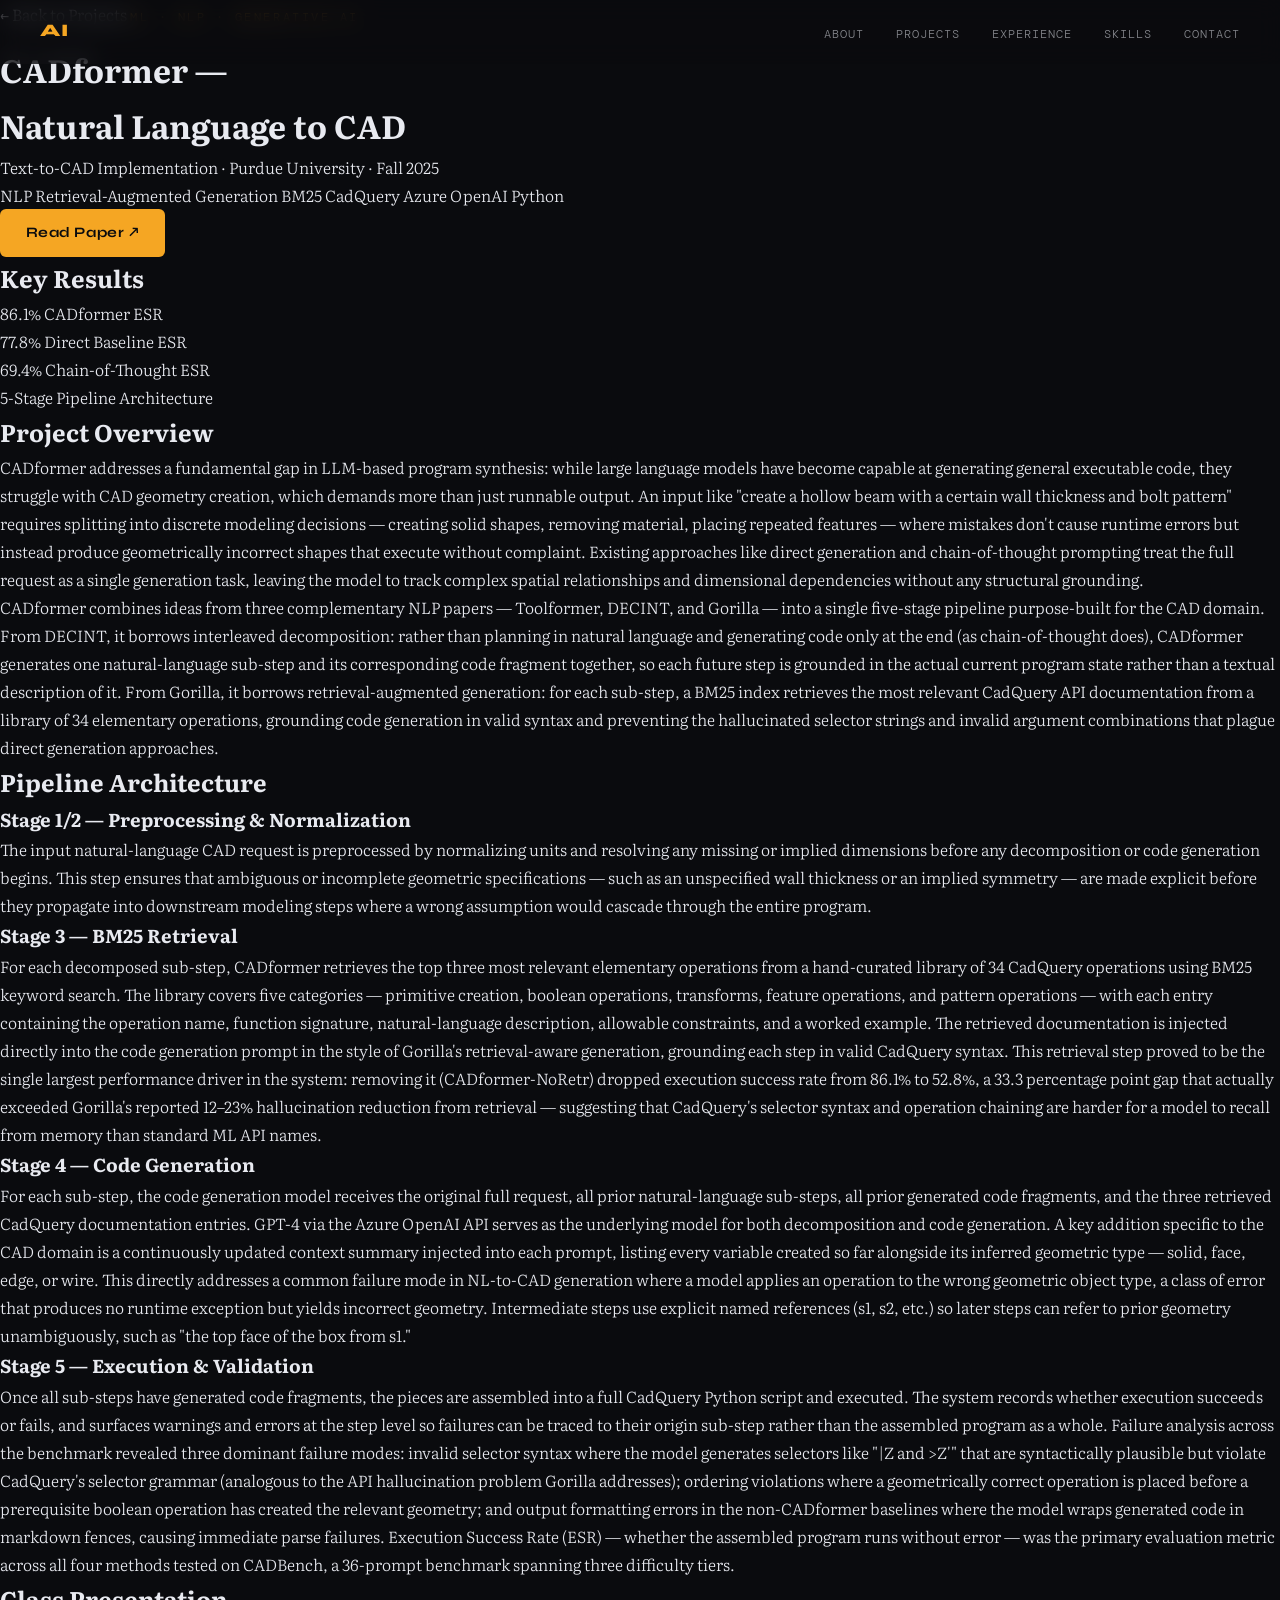
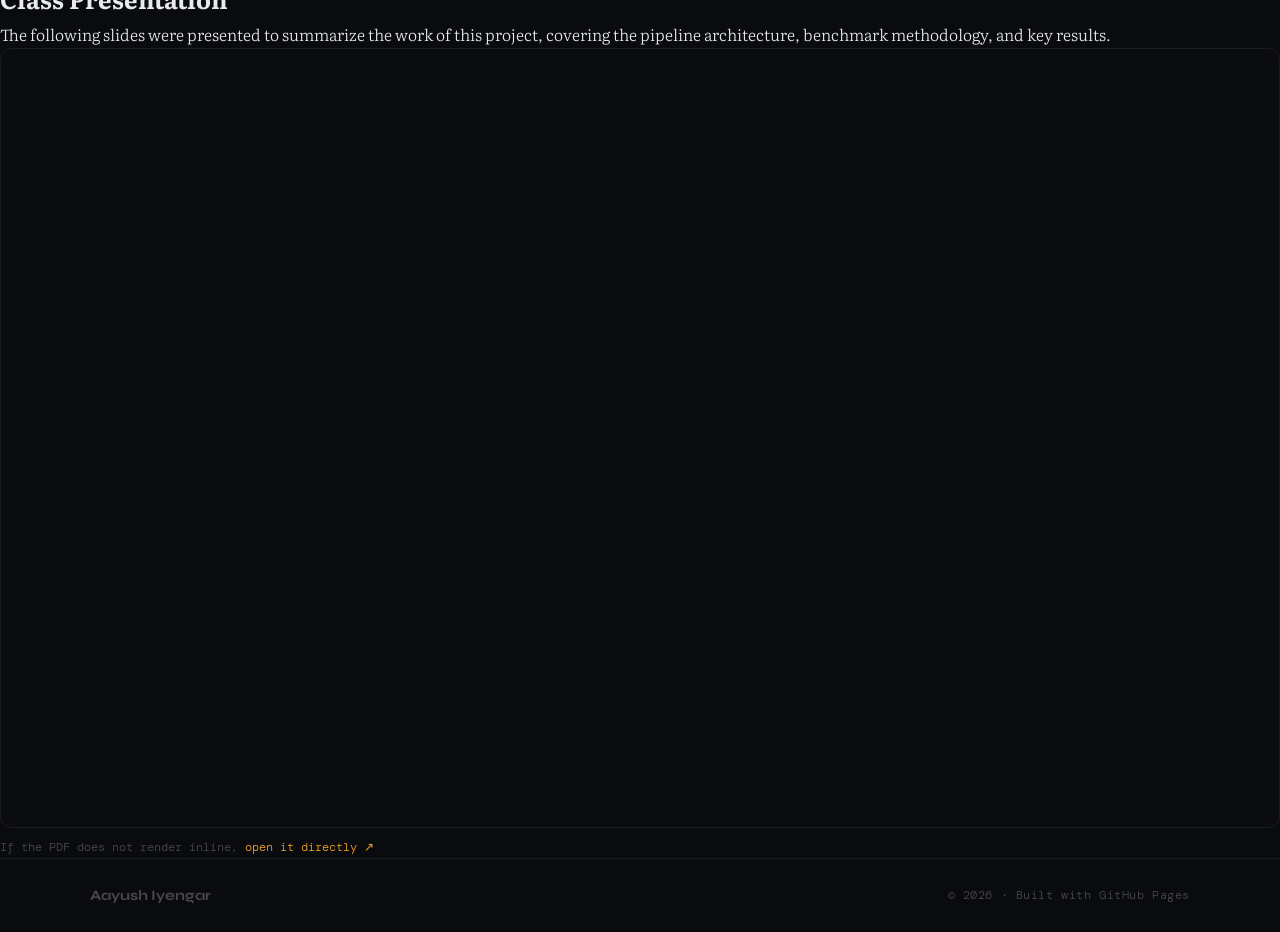
==== portfolio/projects/cadformer.html @ a7eae26f "added project subpages and updated content" ====
<!DOCTYPE html>
<html lang="en">
<head>
  <meta charset="UTF-8" />
  <meta name="viewport" content="width=device-width, initial-scale=1.0" />
  <title>CADformer — Aayush Iyengar</title>
  <link rel="stylesheet" href="../css/style.css" />
  <link rel="preconnect" href="https://fonts.googleapis.com" />
  <link href="https://fonts.googleapis.com/css2?family=Syne:wght@400;600;700;800&family=DM+Mono:ital,wght@0,300;0,400;1,300&family=Literata:ital,wght@0,300;0,400;1,300&display=swap" rel="stylesheet" />
</head>
<body>

  <nav id="nav">
    <div class="nav-logo"><a href="../index.html" style="color:inherit">AI</a></div>
    <ul class="nav-links">
      <li><a href="../index.html#about">About</a></li>
      <li><a href="../index.html#projects">Projects</a></li>
      <li><a href="../index.html#experience">Experience</a></li>
      <li><a href="../index.html#skills">Skills</a></li>
      <li><a href="../index.html#contact">Contact</a></li>
    </ul>
    <button class="nav-menu-btn" id="menuBtn" aria-label="Toggle menu">
      <span></span><span></span><span></span>
    </button>
  </nav>

  <div class="mobile-menu" id="mobileMenu">
    <ul>
      <li><a href="../index.html#about" class="menu-link">About</a></li>
      <li><a href="../index.html#projects" class="menu-link">Projects</a></li>
      <li><a href="../index.html#experience" class="menu-link">Experience</a></li>
      <li><a href="../index.html#contact" class="menu-link">Contact</a></li>
    </ul>
  </div>

  <div class="subpage-hero">
    <a href="../index.html#projects" class="back-link">← Back to Projects</a>
    <p class="section-label">ML · NLP · Generative AI</p>
    <h1 class="subpage-title">CADformer —<br/>Natural Language to CAD</h1>
    <p class="subpage-meta">Text-to-CAD Implementation · Purdue University · Fall 2025</p>
    <div class="subpage-tags">
      <span>NLP</span>
      <span>Retrieval-Augmented Generation</span>
      <span>BM25</span>
      <span>CadQuery</span>
      <span>Azure OpenAI</span>
      <span>Python</span>
    </div>
    <div class="subpage-actions">
      <a href="../assets/CADformer_Paper.pdf" target="_blank" rel="noopener" class="btn-primary">Read Paper ↗</a>
      <!-- ✏️ UPDATE: Replace the filename above with the actual name of your paper PDF -->
    </div>
  </div>

  <div class="subpage-body">

    <!-- Key Results -->
    <div class="content-section">
      <h2>Key Results</h2>
      <div class="results-grid">
        <div class="result-card">
          <span class="num">86.1%</span>
          <span class="label">CADformer ESR</span>
        </div>
        <div class="result-card">
          <span class="num">77.8%</span>
          <span class="label">Direct Baseline ESR</span>
        </div>
        <div class="result-card">
          <span class="num">69.4%</span>
          <span class="label">Chain-of-Thought ESR</span>
        </div>
        <div class="result-card">
          <span class="num">5-Stage</span>
          <span class="label">Pipeline Architecture</span>
        </div>
      </div>
    </div>

    <!-- Overview -->
    <div class="content-section">
      <h2>Project Overview</h2>
      <p>
        <!-- ✏️ UPDATE: Replace with your own summary -->
        CADformer addresses a fundamental gap in LLM-based program synthesis: while large language 
        models have become capable at generating general executable code, they struggle with CAD 
        geometry creation, which demands more than just runnable output. An input like "create a 
        hollow beam with a certain wall thickness and bolt pattern" requires splitting into discrete 
        modeling decisions — creating solid shapes, removing material, placing repeated features — 
        where mistakes don't cause runtime errors but instead produce geometrically incorrect shapes 
        that execute without complaint. Existing approaches like direct generation and chain-of-thought 
        prompting treat the full request as a single generation task, leaving the model to track complex 
        spatial relationships and dimensional dependencies without any structural grounding.
      </p>
      <p>
        CADformer combines ideas from three complementary NLP papers — Toolformer, DECINT, and Gorilla — 
        into a single five-stage pipeline purpose-built for the CAD domain. From DECINT, it borrows 
        interleaved decomposition: rather than planning in natural language and generating code only at 
        the end (as chain-of-thought does), CADformer generates one natural-language sub-step and its 
        corresponding code fragment together, so each future step is grounded in the actual current 
        program state rather than a textual description of it. From Gorilla, it borrows retrieval-augmented 
        generation: for each sub-step, a BM25 index retrieves the most relevant CadQuery API documentation 
        from a library of 34 elementary operations, grounding code generation in valid syntax and preventing 
        the hallucinated selector strings and invalid argument combinations that plague direct generation approaches.
      </p>
    </div>

    <!-- Pipeline Architecture -->
    <div class="content-section">
      <h2>Pipeline Architecture</h2>
      <div class="phases">
        <div class="phase-card">
          <h3>Stage 1/2 — Preprocessing & Normalization</h3>
          <p>
            <!-- ✏️ UPDATE: Describe your intent parsing stage -->
            The input natural-language CAD request is preprocessed by normalizing units and resolving any missing or 
            implied dimensions before any decomposition or code generation begins. This step ensures that ambiguous 
            or incomplete geometric specifications — such as an unspecified wall thickness or an implied symmetry — 
            are made explicit before they propagate into downstream modeling steps where a wrong assumption would 
            cascade through the entire program.
          </p>
        </div>
        <div class="phase-card">
          <h3>Stage 3 — BM25 Retrieval</h3>
          <p>
            <!-- ✏️ UPDATE -->
            For each decomposed sub-step, CADformer retrieves the top three most relevant elementary operations from a 
            hand-curated library of 34 CadQuery operations using BM25 keyword search. The library covers five categories 
            — primitive creation, boolean operations, transforms, feature operations, and pattern operations — with each 
            entry containing the operation name, function signature, natural-language description, allowable constraints, 
            and a worked example. The retrieved documentation is injected directly into the code generation prompt in the 
            style of Gorilla's retrieval-aware generation, grounding each step in valid CadQuery syntax. This retrieval 
            step proved to be the single largest performance driver in the system: removing it (CADformer-NoRetr) dropped 
            execution success rate from 86.1% to 52.8%, a 33.3 percentage point gap that actually exceeded Gorilla's reported 
            12–23% hallucination reduction from retrieval — suggesting that CadQuery's selector syntax and operation chaining 
            are harder for a model to recall from memory than standard ML API names.
          </p>
        </div>
        <div class="phase-card">
          <h3>Stage 4 — Code Generation</h3>
          <p>
            <!-- ✏️ UPDATE -->
            For each sub-step, the code generation model receives the original full request, all prior natural-language sub-steps, 
            all prior generated code fragments, and the three retrieved CadQuery documentation entries. GPT-4 via the Azure OpenAI 
            API serves as the underlying model for both decomposition and code generation. A key addition specific to the CAD domain 
            is a continuously updated context summary injected into each prompt, listing every variable created so far alongside its 
            inferred geometric type — solid, face, edge, or wire. This directly addresses a common failure mode in NL-to-CAD generation 
            where a model applies an operation to the wrong geometric object type, a class of error that produces no runtime exception 
            but yields incorrect geometry. Intermediate steps use explicit named references (s1, s2, etc.) so later steps can refer to 
            prior geometry unambiguously, such as "the top face of the box from s1."
          </p>
        </div>
        <div class="phase-card">
          <h3>Stage 5 — Execution &amp; Validation</h3>
          <p>
            <!-- ✏️ UPDATE -->
            Once all sub-steps have generated code fragments, the pieces are assembled into a full CadQuery Python script and executed. 
            The system records whether execution succeeds or fails, and surfaces warnings and errors at the step level so failures can 
            be traced to their origin sub-step rather than the assembled program as a whole. Failure analysis across the benchmark revealed 
            three dominant failure modes: invalid selector syntax where the model generates selectors like "|Z and >Z'" that are syntactically 
            plausible but violate CadQuery's selector grammar (analogous to the API hallucination problem Gorilla addresses); ordering violations 
            where a geometrically correct operation is placed before a prerequisite boolean operation has created the relevant geometry; and output
             formatting errors in the non-CADformer baselines where the model wraps generated code in markdown fences, causing immediate parse 
             failures. Execution Success Rate (ESR) — whether the assembled program runs without error — was the primary evaluation metric across 
             all four methods tested on CADBench, a 36-prompt benchmark spanning three difficulty tiers.
          </p>
        </div>
      </div>
    </div>

    <!-- Presentation -->
    <div class="content-section">
      <h2>Class Presentation</h2>
      <p>
        The following slides were presented to summarize the work of this project, covering the pipeline
        architecture, benchmark methodology, and key results.
      </p>
      <div style="width:100%;height:780px;border:1px solid var(--border);border-radius:var(--radius-lg);overflow:hidden;">
        <iframe
          src="../assets/term_paper_pres-Aayush Iyengar.pdf"
          width="100%"
          height="100%"
          style="border:none;"
        ></iframe>
      </div>
      <p style="font-family:var(--mono);font-size:0.75rem;color:var(--text-mute);margin-top:0.6rem;">
        If the PDF does not render inline, <a href="../assets/term_paper_pres-Aayush Iyengar.pdf" target="_blank" rel="noopener" style="color:var(--amber)">open it directly ↗</a>
      </p>
    </div>
    

  <footer>
    <div class="footer-inner">
      <span class="footer-name">Aayush Iyengar</span>
      <span class="footer-copy">© 2026 · Built with GitHub Pages</span>
    </div>
  </footer>

  <script src="../js/main.js"></script>
</body>
</html>
---- portfolio/css/style.css ----
/* ═══════════════════════════════════════════════════════════════════
   AAYUSH IYENGAR — PORTFOLIO CSS
   Aesthetic: Deep-space industrial · Monochromatic dark + amber accent
   ═══════════════════════════════════════════════════════════════════ */

/* ── 0. TOKENS ───────────────────────────────────────────────────── */
:root {
  --bg:          #0a0b0e;
  --bg-2:        #10131a;
  --bg-3:        #161c26;
  --surface:     #1a2030;
  --border:      rgba(255,255,255,0.07);
  --amber:       #f5a623;
  --amber-dim:   rgba(245,166,35,0.15);
  --amber-glow:  rgba(245,166,35,0.06);
  --text:        #e8eaf0;
  --text-dim:    rgba(232,234,240,0.55);
  --text-mute:   rgba(232,234,240,0.28);
  --mono:        'DM Mono', monospace;
  --display:     'Syne', sans-serif;
  --body:        'Literata', Georgia, serif;
  --radius:      6px;
  --radius-lg:   12px;
  --max-w:       1100px;
  --nav-h:       64px;
}

/* ── 1. RESET & BASE ─────────────────────────────────────────────── */
*, *::before, *::after { box-sizing: border-box; margin: 0; padding: 0; }

html { scroll-behavior: smooth; font-size: 16px; }

body {
  background: var(--bg);
  color: var(--text);
  font-family: var(--body);
  font-weight: 300;
  line-height: 1.75;
  overflow-x: hidden;
}

a { color: inherit; text-decoration: none; }
img { display: block; max-width: 100%; }
ul { list-style: none; }

/* ── 2. NAV ──────────────────────────────────────────────────────── */
#nav {
  position: fixed;
  top: 0; left: 0; right: 0;
  height: var(--nav-h);
  display: flex;
  align-items: center;
  justify-content: space-between;
  padding: 0 2.5rem;
  z-index: 100;
  background: rgba(10,11,14,0.6);
  backdrop-filter: blur(12px);
  -webkit-backdrop-filter: blur(12px);
  border-bottom: 1px solid transparent;
  transition: border-color 0.3s;
}
#nav.scrolled { border-color: var(--border); }

.nav-logo {
  font-family: var(--display);
  font-weight: 800;
  font-size: 1.1rem;
  letter-spacing: 0.05em;
  color: var(--amber);
}

.nav-links {
  display: flex;
  gap: 2rem;
}
.nav-links a {
  font-family: var(--mono);
  font-size: 0.78rem;
  letter-spacing: 0.08em;
  text-transform: uppercase;
  color: var(--text-dim);
  transition: color 0.2s;
  position: relative;
}
.nav-links a::after {
  content: '';
  position: absolute;
  bottom: -3px; left: 0; right: 100%;
  height: 1px;
  background: var(--amber);
  transition: right 0.25s ease;
}
.nav-links a:hover { color: var(--text); }
.nav-links a:hover::after { right: 0; }

.nav-menu-btn {
  display: none;
  flex-direction: column;
  gap: 5px;
  background: none;
  border: none;
  cursor: pointer;
  padding: 4px;
}
.nav-menu-btn span {
  display: block;
  width: 22px;
  height: 1.5px;
  background: var(--text);
  transition: transform 0.2s, opacity 0.2s;
}

/* Mobile menu */
.mobile-menu {
  display: none;
  position: fixed;
  inset: var(--nav-h) 0 0 0;
  background: rgba(10,11,14,0.97);
  z-index: 99;
  align-items: center;
  justify-content: center;
}
.mobile-menu.open { display: flex; }
.mobile-menu ul { display: flex; flex-direction: column; gap: 2rem; text-align: center; }
.mobile-menu a {
  font-family: var(--display);
  font-size: 2rem;
  font-weight: 700;
  color: var(--text-dim);
  transition: color 0.2s;
}
.mobile-menu a:hover { color: var(--amber); }

/* ── 3. HERO ─────────────────────────────────────────────────────── */
#hero {
  position: relative;
  min-height: 100svh;
  display: flex;
  align-items: center;
  overflow: hidden;
}

.hero-bg {
  position: absolute;
  inset: 0;
  z-index: 0;
}
#orbitCanvas {
  width: 100%;
  height: 100%;
}

/* Subtle grid overlay */
.hero-bg::after {
  content: '';
  position: absolute;
  inset: 0;
  background-image:
    linear-gradient(rgba(245,166,35,0.03) 1px, transparent 1px),
    linear-gradient(90deg, rgba(245,166,35,0.03) 1px, transparent 1px);
  background-size: 60px 60px;
  mask-image: radial-gradient(ellipse 80% 80% at 50% 50%, black 30%, transparent 100%);
}

.hero-content {
  position: relative;
  z-index: 1;
  padding: calc(var(--nav-h) + 4rem) 2.5rem 4rem;
  max-width: var(--max-w);
  margin: 0 auto;
  width: 100%;
}

.hero-eyebrow {
  font-family: var(--mono);
  font-size: 0.78rem;
  letter-spacing: 0.2em;
  text-transform: uppercase;
  color: var(--amber);
  margin-bottom: 1.2rem;
  opacity: 0;
  animation: fadeUp 0.8s ease 0.1s forwards;
}

.hero-name {
  font-family: var(--display);
  font-size: clamp(3.5rem, 10vw, 8rem);
  font-weight: 800;
  line-height: 0.95;
  letter-spacing: -0.02em;
  color: var(--text);
  opacity: 0;
  animation: fadeUp 0.8s ease 0.25s forwards;
}

.hero-tagline {
  margin-top: 1.8rem;
  font-family: var(--body);
  font-size: 1.05rem;
  color: var(--text-dim);
  line-height: 1.9;
  opacity: 0;
  animation: fadeUp 0.8s ease 0.4s forwards;
}
.hero-sub {
  font-family: var(--mono);
  font-size: 0.82rem;
  color: var(--text-mute);
  letter-spacing: 0.06em;
}

.hero-cta {
  margin-top: 2.5rem;
  display: flex;
  gap: 1rem;
  flex-wrap: wrap;
  opacity: 0;
  animation: fadeUp 0.8s ease 0.55s forwards;
}

.btn-primary {
  display: inline-flex;
  align-items: center;
  gap: 0.5rem;
  padding: 0.7rem 1.6rem;
  background: var(--amber);
  color: #0a0b0e;
  font-family: var(--display);
  font-weight: 700;
  font-size: 0.9rem;
  letter-spacing: 0.04em;
  border-radius: var(--radius);
  transition: opacity 0.2s, transform 0.2s;
}
.btn-primary:hover { opacity: 0.9; transform: translateY(-1px); }

.btn-ghost {
  display: inline-flex;
  align-items: center;
  gap: 0.5rem;
  padding: 0.7rem 1.6rem;
  border: 1px solid var(--border);
  color: var(--text-dim);
  font-family: var(--display);
  font-weight: 600;
  font-size: 0.9rem;
  letter-spacing: 0.04em;
  border-radius: var(--radius);
  transition: border-color 0.2s, color 0.2s, transform 0.2s;
}
.btn-ghost:hover {
  border-color: var(--amber);
  color: var(--amber);
  transform: translateY(-1px);
}

.hero-scroll-hint {
  position: absolute;
  bottom: 2rem;
  left: 50%;
  transform: translateX(-50%);
  font-family: var(--mono);
  font-size: 0.68rem;
  letter-spacing: 0.2em;
  text-transform: uppercase;
  color: var(--text-mute);
  z-index: 1;
  animation: fadeUp 1s ease 1s both, bobble 3s ease-in-out 2s infinite;
}

/* ── 4. SECTION COMMON ───────────────────────────────────────────── */
section {
  padding: 7rem 2.5rem;
  position: relative;
}
section:nth-child(even) { background: var(--bg-2); }

.section-inner {
  max-width: var(--max-w);
  margin: 0 auto;
}

.section-label {
  display: inline-block;
  font-family: var(--mono);
  font-size: 0.72rem;
  letter-spacing: 0.22em;
  text-transform: uppercase;
  color: var(--amber);
  margin-bottom: 0.8rem;
}

section h2 {
  font-family: var(--display);
  font-size: clamp(2rem, 5vw, 3.2rem);
  font-weight: 800;
  line-height: 1.1;
  letter-spacing: -0.01em;
  margin-bottom: 1.5rem;
  color: var(--text);
}

/* ── 5. ABOUT ────────────────────────────────────────────────────── */
.about-grid {
  display: grid;
  grid-template-columns: 1fr 340px;
  gap: 5rem;
  align-items: start;
}

.about-text p {
  color: var(--text-dim);
  font-size: 1.05rem;
  margin-bottom: 1.1rem;
  max-width: 560px;
}
.about-text strong { color: var(--text); font-weight: 400; }

.about-stats {
  display: flex;
  gap: 2.5rem;
  margin-top: 2.5rem;
  padding-top: 2rem;
  border-top: 1px solid var(--border);
}
.stat-num {
  display: block;
  font-family: var(--display);
  font-size: 2.4rem;
  font-weight: 800;
  color: var(--amber);
  line-height: 1;
}
.stat-label {
  display: block;
  font-family: var(--mono);
  font-size: 0.7rem;
  color: var(--text-mute);
  text-transform: uppercase;
  letter-spacing: 0.08em;
  margin-top: 0.3rem;
  line-height: 1.4;
}

.about-photo-frame {
  position: relative;
  aspect-ratio: 4/5;
  background: var(--bg-3);
  border: 1px solid var(--border);
  border-radius: var(--radius-lg);
  overflow: hidden;
}
.about-photo-frame img {
  width: 100%;
  height: 100%;
  object-fit: cover;
  display: none; /* shown by JS once loaded */
}
.photo-placeholder {
  position: absolute;
  inset: 0;
  display: flex;
  align-items: center;
  justify-content: center;
  text-align: center;
  color: var(--text-mute);
  font-size: 0.85rem;
  padding: 1.5rem;
}
.photo-placeholder code {
  display: block;
  font-family: var(--mono);
  color: var(--amber);
  margin-top: 0.4rem;
  font-size: 0.78rem;
}

.about-badges {
  display: flex;
  flex-wrap: wrap;
  gap: 0.5rem;
  margin-top: 1rem;
}
.badge {
  font-family: var(--mono);
  font-size: 0.7rem;
  letter-spacing: 0.06em;
  padding: 0.3rem 0.75rem;
  border: 1px solid var(--border);
  border-radius: 999px;
  color: var(--text-mute);
}

/* ── 6. PROJECTS ─────────────────────────────────────────────────── */
.section-intro {
  color: var(--text-dim);
  font-size: 1rem;
  max-width: 560px;
  margin-bottom: 2rem;
}

.projects-filter {
  display: flex;
  flex-wrap: wrap;
  gap: 0.5rem;
  margin-bottom: 2.5rem;
}
.filter-btn {
  font-family: var(--mono);
  font-size: 0.72rem;
  letter-spacing: 0.08em;
  text-transform: uppercase;
  padding: 0.35rem 0.9rem;
  border: 1px solid var(--border);
  border-radius: 999px;
  background: none;
  color: var(--text-mute);
  cursor: pointer;
  transition: border-color 0.2s, color 0.2s, background 0.2s;
}
.filter-btn:hover, .filter-btn.active {
  border-color: var(--amber);
  color: var(--amber);
  background: var(--amber-glow);
}

.projects-grid {
  display: grid;
  grid-template-columns: repeat(auto-fill, minmax(320px, 1fr));
  gap: 1.5rem;
  margin-bottom: 2rem;
}

.project-card {
  background: var(--surface);
  border: 1px solid var(--border);
  border-radius: var(--radius-lg);
  padding: 1.75rem;
  display: flex;
  flex-direction: column;
  gap: 0.9rem;
  transition: border-color 0.25s, transform 0.25s, box-shadow 0.25s;
  position: relative;
  overflow: hidden;
}
.project-card::before {
  content: '';
  position: absolute;
  top: 0; left: 0; right: 0;
  height: 2px;
  background: linear-gradient(90deg, var(--amber), transparent);
  opacity: 0;
  transition: opacity 0.3s;
}
.project-card:hover {
  border-color: rgba(245,166,35,0.3);
  transform: translateY(-3px);
  box-shadow: 0 12px 40px rgba(0,0,0,0.4);
}
.project-card:hover::before { opacity: 1; }
.project-card.hidden { display: none; }

.proj-header {
  display: flex;
  align-items: flex-start;
  justify-content: space-between;
  gap: 0.5rem;
}
.proj-tag {
  font-family: var(--mono);
  font-size: 0.68rem;
  letter-spacing: 0.1em;
  text-transform: uppercase;
  color: var(--amber);
}

.proj-links {
  display: flex;
  gap: 0.6rem;
  flex-shrink: 0;
}
.proj-links a {
  color: var(--text-mute);
  transition: color 0.2s;
  display: flex;
  align-items: center;
}
.proj-links a:hover { color: var(--amber); }

.project-card h3 {
  font-family: var(--display);
  font-size: 1.1rem;
  font-weight: 700;
  color: var(--text);
  line-height: 1.3;
}

.proj-meta {
  font-family: var(--mono);
  font-size: 0.72rem;
  color: var(--text-mute);
  letter-spacing: 0.04em;
}

.proj-desc {
  font-size: 0.9rem;
  color: var(--text-dim);
  line-height: 1.7;
  flex: 1;
}

.proj-result {
  background: var(--amber-dim);
  border-left: 2px solid var(--amber);
  padding: 0.6rem 0.9rem;
  border-radius: 0 var(--radius) var(--radius) 0;
  font-size: 0.82rem;
  color: var(--text);
  line-height: 1.5;
}
.result-label {
  display: block;
  font-family: var(--mono);
  font-size: 0.65rem;
  letter-spacing: 0.1em;
  text-transform: uppercase;
  color: var(--amber);
  margin-bottom: 0.2rem;
}

.proj-footer {
  border-top: 1px solid var(--border);
  padding-top: 0.8rem;
}
.proj-stack {
  font-family: var(--mono);
  font-size: 0.7rem;
  color: var(--text-mute);
  letter-spacing: 0.04em;
}

/* ── 7. EXPERIENCE TIMELINE ──────────────────────────────────────── */
.timeline {
  position: relative;
  padding-left: 2rem;
}
.timeline::before {
  content: '';
  position: absolute;
  top: 0.5rem;
  left: 0;
  width: 1px;
  bottom: 0;
  background: var(--border);
}

.tl-item {
  position: relative;
  padding-bottom: 3rem;
}
.tl-item:last-child { padding-bottom: 0; }

.tl-marker {
  position: absolute;
  left: -2rem;
  top: 0.45rem;
  width: 9px;
  height: 9px;
  border-radius: 50%;
  background: var(--amber);
  border: 2px solid var(--bg-2);
  box-shadow: 0 0 0 3px var(--amber-dim);
  transform: translateX(-4px);
}

.tl-content { padding-left: 0.5rem; }

.tl-header {
  display: flex;
  flex-wrap: wrap;
  align-items: baseline;
  gap: 0.5rem 1rem;
  margin-bottom: 0.6rem;
}
.tl-header h3 {
  font-family: var(--display);
  font-size: 1.05rem;
  font-weight: 700;
  color: var(--text);
}
.tl-company {
  font-family: var(--mono);
  font-size: 0.78rem;
  color: var(--amber);
  letter-spacing: 0.04em;
}
.tl-date {
  font-family: var(--mono);
  font-size: 0.72rem;
  color: var(--text-mute);
  margin-left: auto;
}

.tl-desc {
  font-size: 0.95rem;
  color: var(--text-dim);
  max-width: 620px;
  margin-bottom: 0.8rem;
  line-height: 1.7;
}

.tl-tags {
  display: flex;
  flex-wrap: wrap;
  gap: 0.4rem;
}
.tl-tags span {
  font-family: var(--mono);
  font-size: 0.68rem;
  letter-spacing: 0.06em;
  text-transform: uppercase;
  padding: 0.2rem 0.6rem;
  border: 1px solid var(--border);
  border-radius: 3px;
  color: var(--text-mute);
}

/* ── 8. SKILLS ───────────────────────────────────────────────────── */
.skills-grid {
  display: grid;
  grid-template-columns: repeat(auto-fill, minmax(240px, 1fr));
  gap: 1.5rem;
}

.skill-group {
  background: var(--surface);
  border: 1px solid var(--border);
  border-radius: var(--radius-lg);
  padding: 1.5rem;
}
.skill-group h4 {
  font-family: var(--display);
  font-size: 0.9rem;
  font-weight: 700;
  color: var(--amber);
  letter-spacing: 0.04em;
  margin-bottom: 1rem;
  text-transform: uppercase;
}
.skill-group ul { display: flex; flex-direction: column; gap: 0.45rem; }
.skill-group li {
  font-family: var(--mono);
  font-size: 0.8rem;
  color: var(--text-dim);
  padding-left: 0.8rem;
  position: relative;
}
.skill-group li::before {
  content: '›';
  position: absolute;
  left: 0;
  color: var(--amber);
}

/* ── 9. CONTACT ──────────────────────────────────────────────────── */
#contact { text-align: center; }
.contact-inner { display: flex; flex-direction: column; align-items: center; }

.contact-sub {
  color: var(--text-dim);
  font-size: 1.05rem;
  margin-bottom: 2.5rem;
  max-width: 480px;
}

.contact-links {
  display: flex;
  flex-wrap: wrap;
  gap: 1.2rem;
  justify-content: center;
}

.contact-card {
  display: flex;
  align-items: center;
  gap: 0.8rem;
  padding: 1rem 1.6rem;
  background: var(--surface);
  border: 1px solid var(--border);
  border-radius: var(--radius-lg);
  color: var(--text-dim);
  font-family: var(--mono);
  font-size: 0.85rem;
  letter-spacing: 0.04em;
  transition: border-color 0.2s, color 0.2s, transform 0.2s, box-shadow 0.2s;
}
.contact-card svg { color: var(--amber); flex-shrink: 0; }
.contact-card:hover {
  border-color: var(--amber);
  color: var(--text);
  transform: translateY(-2px);
  box-shadow: 0 6px 24px rgba(245,166,35,0.08);
}

/* ── 10. FOOTER ──────────────────────────────────────────────────── */
footer {
  background: var(--bg);
  border-top: 1px solid var(--border);
  padding: 1.5rem 2.5rem;
}
.footer-inner {
  max-width: var(--max-w);
  margin: 0 auto;
  display: flex;
  justify-content: space-between;
  align-items: center;
}
.footer-name {
  font-family: var(--display);
  font-weight: 700;
  font-size: 0.9rem;
  color: var(--text-mute);
}
.footer-copy {
  font-family: var(--mono);
  font-size: 0.72rem;
  color: var(--text-mute);
  letter-spacing: 0.05em;
}

/* ── 11. ANIMATIONS ──────────────────────────────────────────────── */
@keyframes fadeUp {
  from { opacity: 0; transform: translateY(20px); }
  to   { opacity: 1; transform: translateY(0); }
}
@keyframes bobble {
  0%, 100% { transform: translateX(-50%) translateY(0); }
  50%       { transform: translateX(-50%) translateY(6px); }
}

/* Scroll-reveal */
.reveal {
  opacity: 0;
  transform: translateY(24px);
  transition: opacity 0.7s ease, transform 0.7s ease;
}
.reveal.visible {
  opacity: 1;
  transform: translateY(0);
}

/* ── 12. RESPONSIVE ──────────────────────────────────────────────── */
@media (max-width: 860px) {
  .nav-links { display: none; }
  .nav-menu-btn { display: flex; }

  .about-grid {
    grid-template-columns: 1fr;
    gap: 2.5rem;
  }
  .about-image-col {
    display: flex;
    align-items: flex-end;
    gap: 1.5rem;
  }
  .about-photo-frame {
    width: 140px;
    flex-shrink: 0;
  }
  .about-badges { flex-direction: column; }

  .tl-date { margin-left: 0; width: 100%; }
  .footer-inner { flex-direction: column; gap: 0.4rem; text-align: center; }
}

@media (max-width: 520px) {
  section { padding: 5rem 1.25rem; }
  #nav { padding: 0 1.25rem; }
  .hero-content { padding-left: 1.25rem; padding-right: 1.25rem; }
  .about-stats { flex-direction: column; gap: 1.2rem; }
}
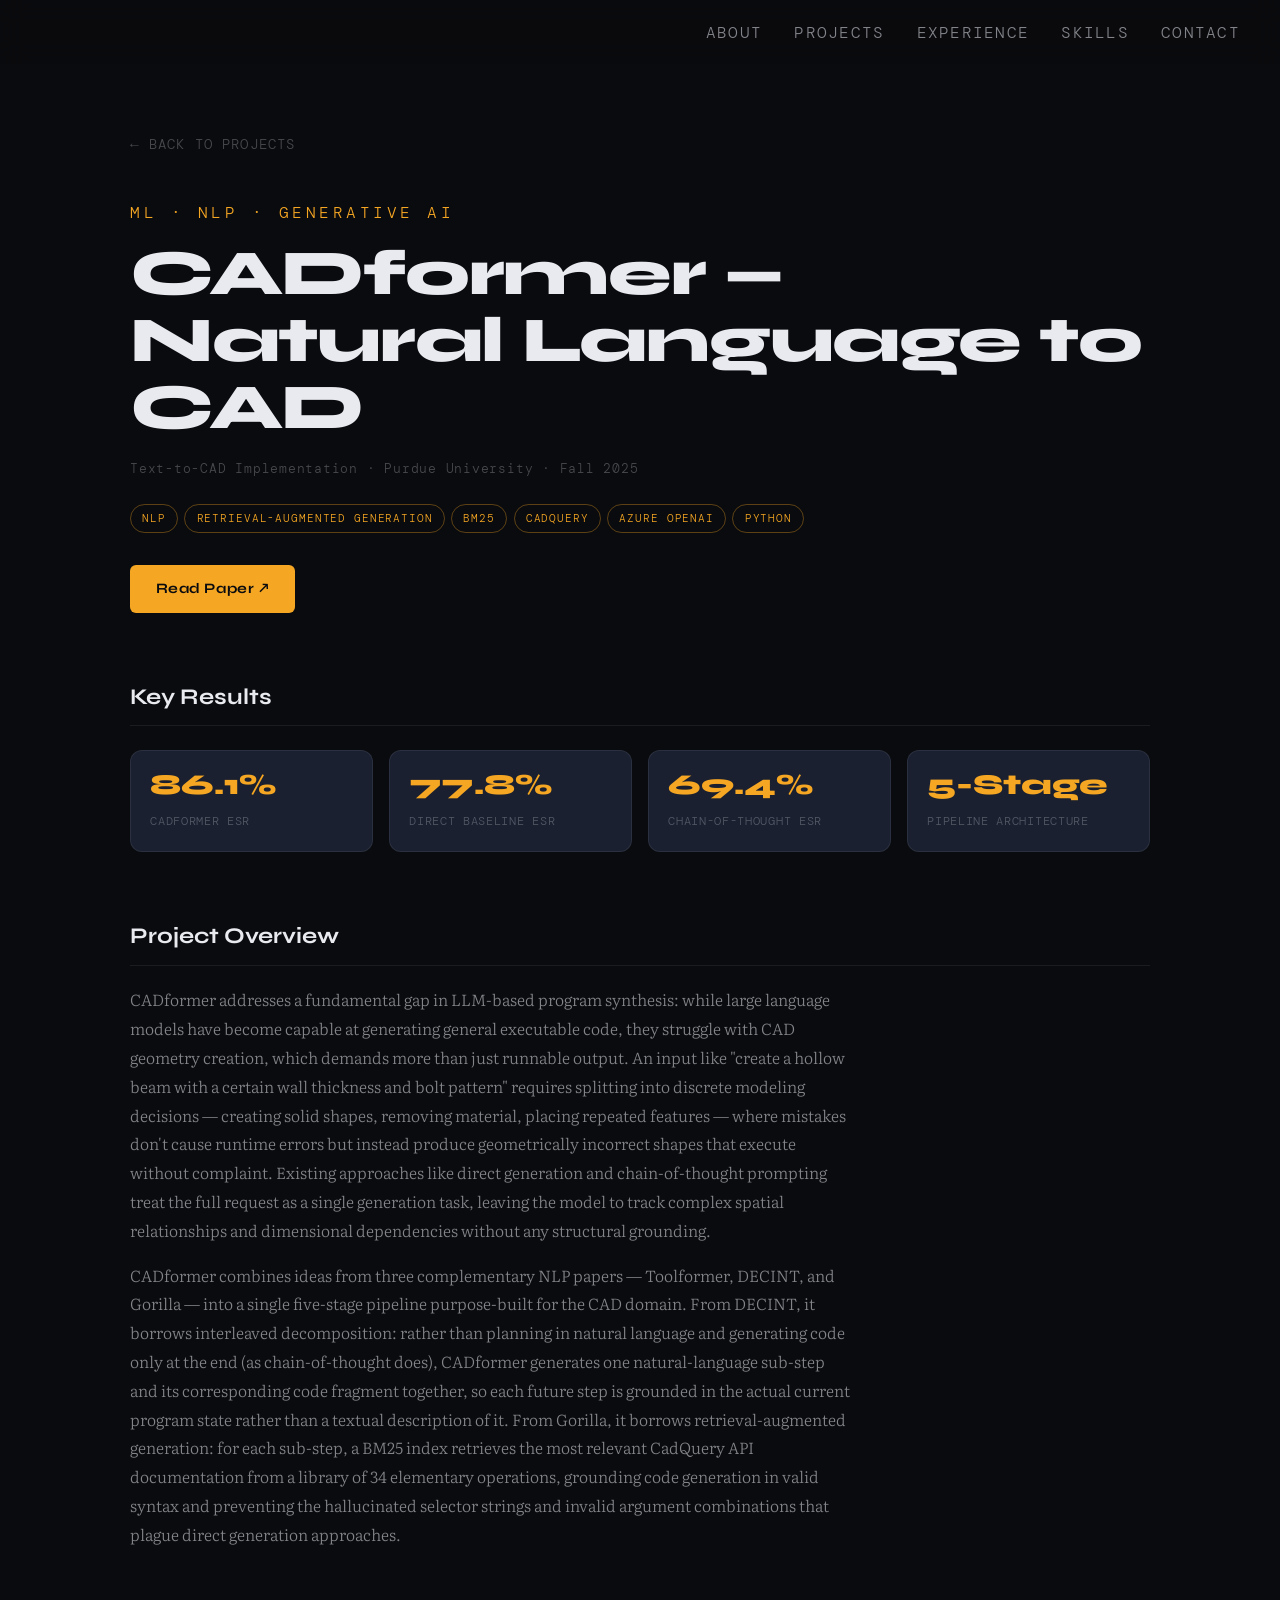
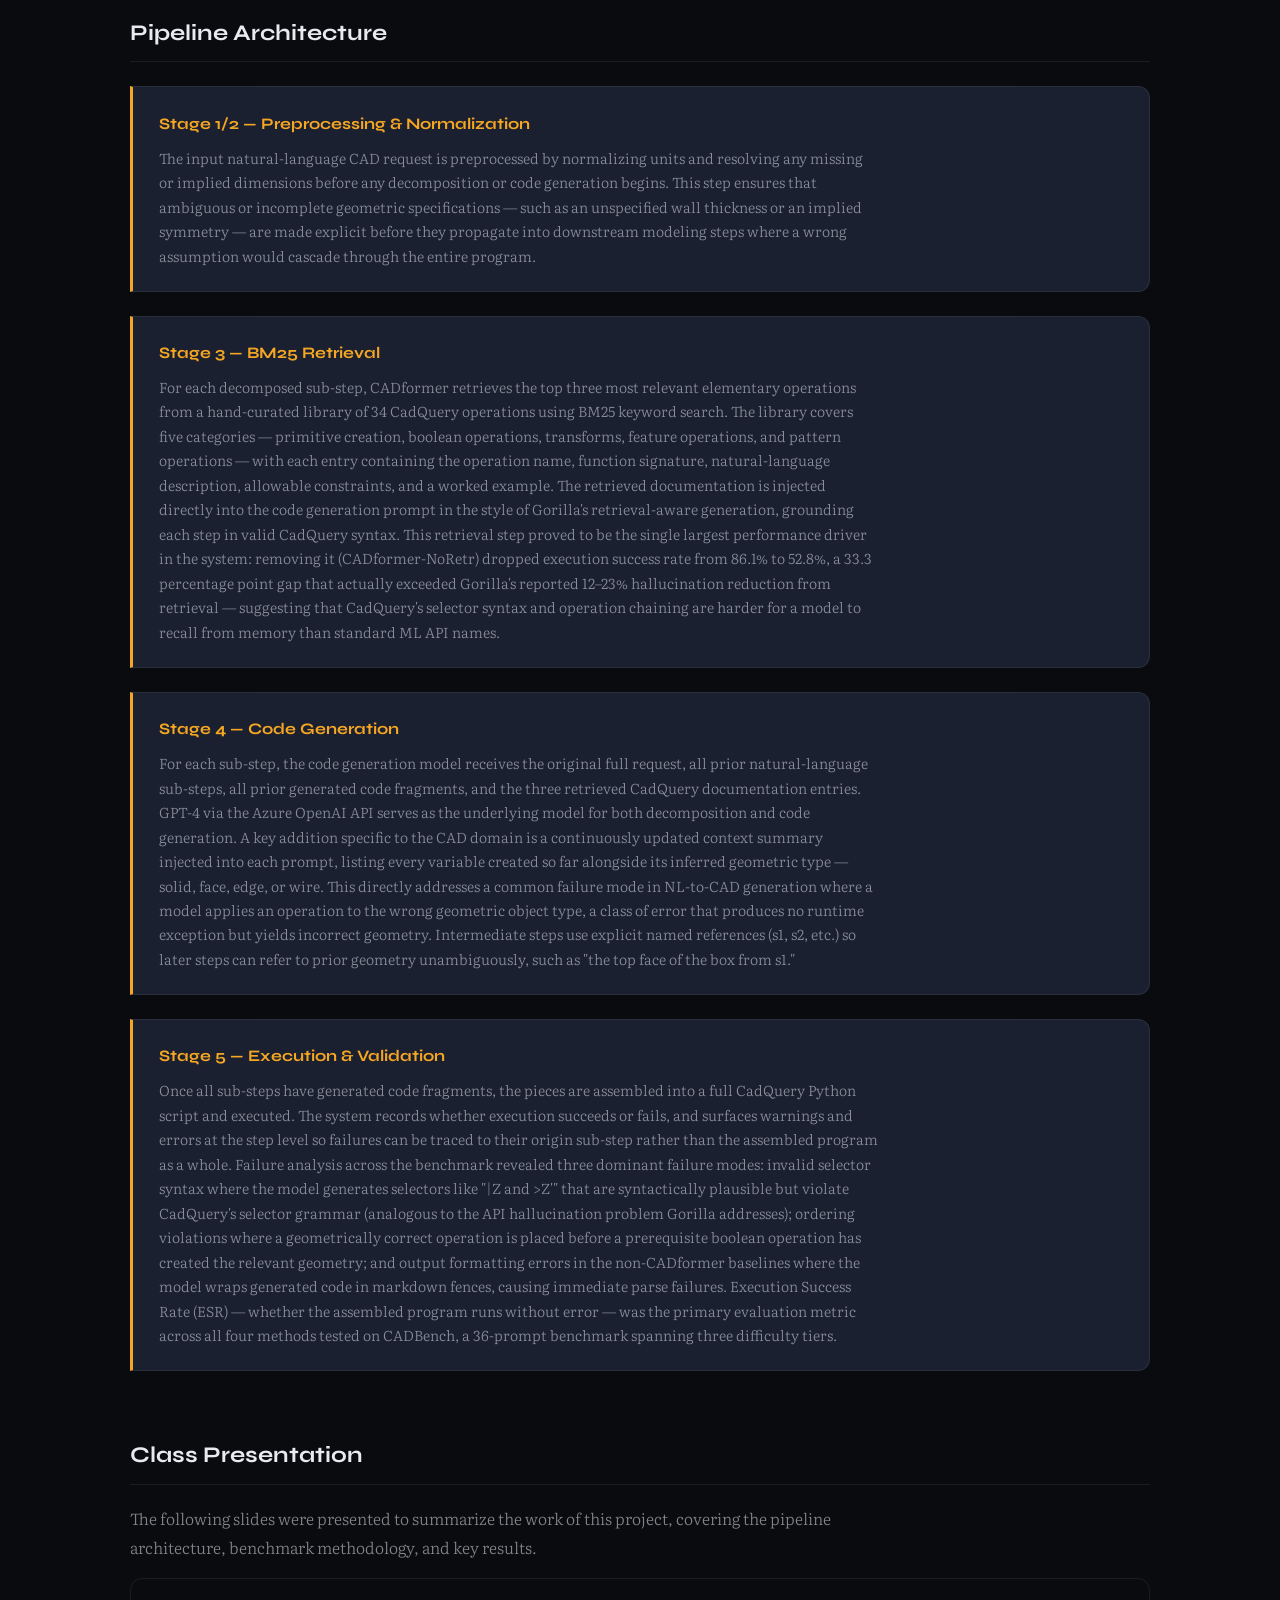
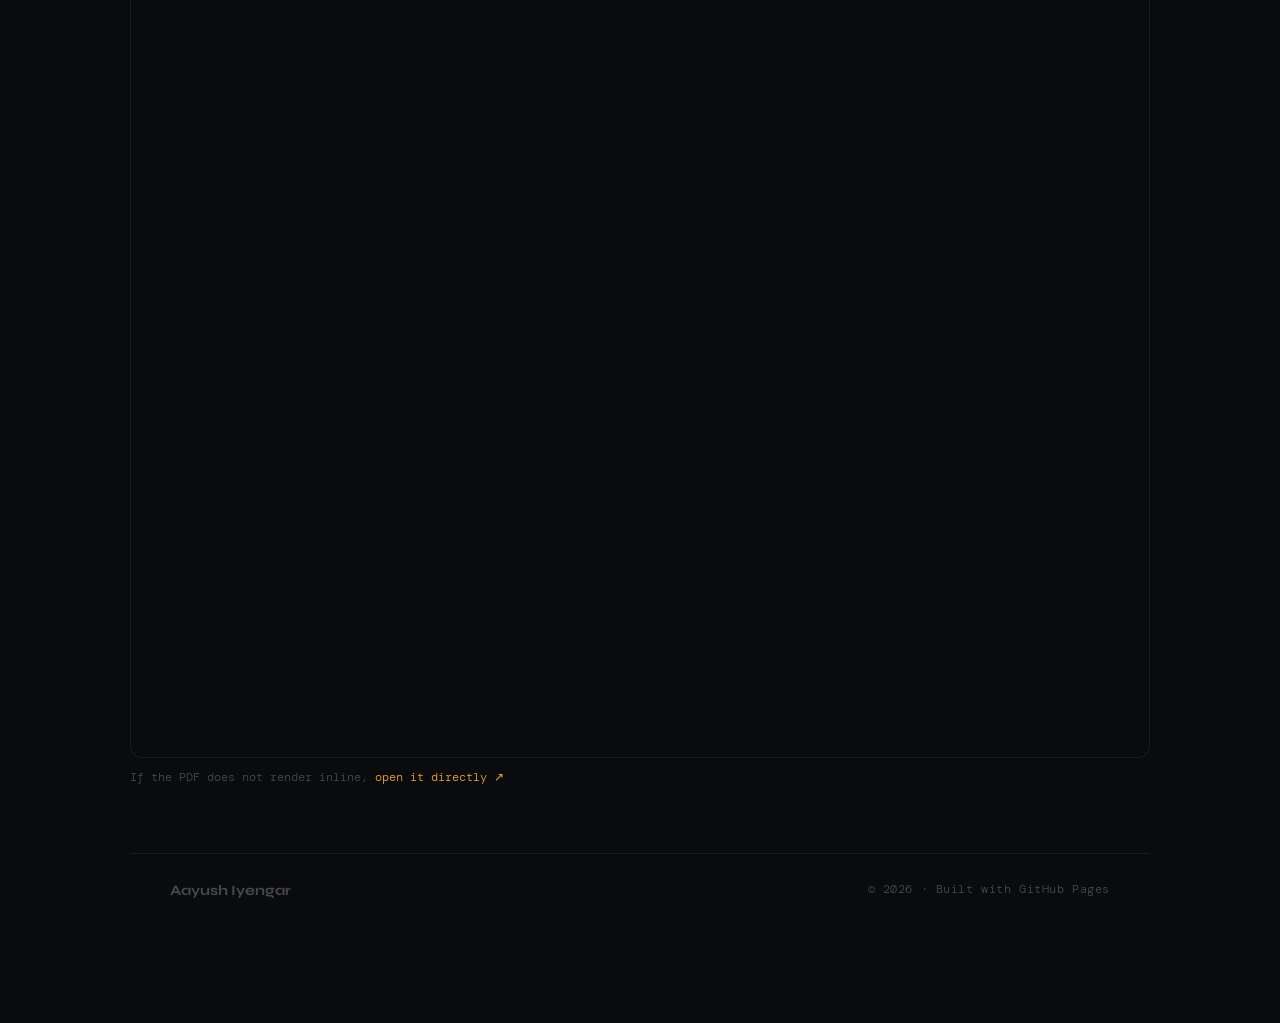
==== commit 10b0ee71: "More polishing of website visually" ====
--- a/portfolio/projects/cadformer.html
+++ b/portfolio/projects/cadformer.html
@@ -11,7 +11,7 @@
 <body>
 
   <nav id="nav">
-    <div class="nav-logo"><a href="../index.html" style="color:inherit">AI</a></div>
+    
     <ul class="nav-links">
       <li><a href="../index.html#about">About</a></li>
       <li><a href="../index.html#projects">Projects</a></li>
@@ -35,6 +35,7 @@
 
   <div class="subpage-hero">
     <a href="../index.html#projects" class="back-link">← Back to Projects</a>
+    <br>
     <p class="section-label">ML · NLP · Generative AI</p>
     <h1 class="subpage-title">CADformer —<br/>Natural Language to CAD</h1>
     <p class="subpage-meta">Text-to-CAD Implementation · Purdue University · Fall 2025</p>
--- a/portfolio/css/style.css
+++ b/portfolio/css/style.css
@@ -50,7 +50,7 @@
   height: var(--nav-h);
   display: flex;
   align-items: center;
-  justify-content: space-between;
+  justify-content: flex-end;
   padding: 0 2.5rem;
   z-index: 100;
   background: rgba(10,11,14,0.6);
@@ -64,7 +64,7 @@
 .nav-logo {
   font-family: var(--display);
   font-weight: 800;
-  font-size: 1.1rem;
+  font-size: 1.2rem;
   letter-spacing: 0.05em;
   color: var(--amber);
 }
@@ -75,7 +75,7 @@
 }
 .nav-links a {
   font-family: var(--mono);
-  font-size: 0.78rem;
+  font-size: 1rem;
   letter-spacing: 0.08em;
   text-transform: uppercase;
   color: var(--text-dim);
@@ -173,7 +173,7 @@
 
 .hero-eyebrow {
   font-family: var(--mono);
-  font-size: 0.78rem;
+  font-size: 1rem;
   letter-spacing: 0.2em;
   text-transform: uppercase;
   color: var(--amber);
@@ -205,7 +205,7 @@
 .hero-sub {
   font-family: var(--mono);
   font-size: 0.82rem;
-  color: var(--text-mute);
+  color: var(--text-dim);
   letter-spacing: 0.06em;
 }
 
@@ -283,7 +283,7 @@
 .section-label {
   display: inline-block;
   font-family: var(--mono);
-  font-size: 0.72rem;
+  font-size: 1rem;
   letter-spacing: 0.22em;
   text-transform: uppercase;
   color: var(--amber);
@@ -302,26 +302,32 @@
 
 /* ── 5. ABOUT ────────────────────────────────────────────────────── */
 .about-grid {
-  display: grid;
-  grid-template-columns: 1fr 340px;
-  gap: 5rem;
-  align-items: start;
+  display: block;
+  overflow: hidden;
+}
+
+.about-image-col {
+  float: right;
+  width: 340px;
+  margin: 0 0 2rem 3rem;
 }
 
 .about-text p {
   color: var(--text-dim);
   font-size: 1.05rem;
   margin-bottom: 1.1rem;
-  max-width: 560px;
 }
 .about-text strong { color: var(--text); font-weight: 400; }
 
 .about-stats {
-  display: flex;
-  gap: 2.5rem;
+  clear: both;
+  display: flex;
+  justify-content: center;
+  gap: 4rem;
   margin-top: 2.5rem;
   padding-top: 2rem;
   border-top: 1px solid var(--border);
+  width: 100%;
 }
 .stat-num {
   display: block;
@@ -335,7 +341,7 @@
   display: block;
   font-family: var(--mono);
   font-size: 0.7rem;
-  color: var(--text-mute);
+  color: var(--text-dim);
   text-transform: uppercase;
   letter-spacing: 0.08em;
   margin-top: 0.3rem;
@@ -354,7 +360,7 @@
   width: 100%;
   height: 100%;
   object-fit: cover;
-  display: none; /* shown by JS once loaded */
+  display: none;
 }
 .photo-placeholder {
   position: absolute;
@@ -363,7 +369,7 @@
   align-items: center;
   justify-content: center;
   text-align: center;
-  color: var(--text-mute);
+  color: var(--text-dim);
   font-size: 0.85rem;
   padding: 1.5rem;
 }
@@ -388,7 +394,7 @@
   padding: 0.3rem 0.75rem;
   border: 1px solid var(--border);
   border-radius: 999px;
-  color: var(--text-mute);
+  color: var(--text-dim);
 }
 
 /* ── 6. PROJECTS ─────────────────────────────────────────────────── */
@@ -468,7 +474,7 @@
 }
 .proj-tag {
   font-family: var(--mono);
-  font-size: 0.68rem;
+  font-size: 0.8rem;
   letter-spacing: 0.1em;
   text-transform: uppercase;
   color: var(--amber);
@@ -529,14 +535,20 @@
 }
 
 .proj-footer {
+  display: flex;
+  flex-direction: column;
+  align-items: center;
+  gap: 0.5rem;
   border-top: 1px solid var(--border);
   padding-top: 0.8rem;
 }
+
 .proj-stack {
   font-family: var(--mono);
-  font-size: 0.7rem;
+  font-size: 0.75rem;
   color: var(--text-mute);
   letter-spacing: 0.04em;
+  text-align: center;
 }
 
 /* ── 7. EXPERIENCE TIMELINE ──────────────────────────────────────── */
@@ -590,13 +602,13 @@
 }
 .tl-company {
   font-family: var(--mono);
-  font-size: 0.78rem;
+  font-size: 0.9rem;
   color: var(--amber);
   letter-spacing: 0.04em;
 }
 .tl-date {
   font-family: var(--mono);
-  font-size: 0.72rem;
+  font-size: 0.9rem;
   color: var(--text-mute);
   margin-left: auto;
 }
@@ -622,7 +634,7 @@
   padding: 0.2rem 0.6rem;
   border: 1px solid var(--border);
   border-radius: 3px;
-  color: var(--text-mute);
+  color: var(--text-dim);
 }
 
 /* ── 8. SKILLS ───────────────────────────────────────────────────── */
@@ -779,3 +791,293 @@
   .hero-content { padding-left: 1.25rem; padding-right: 1.25rem; }
   .about-stats { flex-direction: column; gap: 1.2rem; }
 }
+
+/* ── 13. PROJECT DETAIL LINK ─────────────────────────────────────── */
+.proj-footer {
+  display: flex;
+  flex-direction: column;
+  align-items: center;
+  gap: 0.5rem;
+  border-top: 1px solid var(--border);
+  padding-top: 0.8rem;
+}
+.proj-detail-link {
+  font-family: var(--mono);
+  font-size: 0.75rem;
+  letter-spacing: 0.06em;
+  color: var(--amber);
+  white-space: nowrap;
+}
+.proj-detail-link:hover { opacity: 0.75; }
+
+/* ── 14. SUBPAGE SHARED STYLES ───────────────────────────────────── */
+.subpage-hero {
+  padding: calc(var(--nav-h) + 4rem) 2.5rem 3rem;
+  max-width: var(--max-w);
+  margin: 0 auto;
+}
+.back-link {
+  display: inline-flex;
+  align-items: center;
+  gap: 0.4rem;
+  font-family: var(--mono);
+  font-size: 0.9rem;
+  letter-spacing: 0.08em;
+  text-transform: uppercase;
+  color: var(--text-mute);
+  margin-bottom: 2.5rem;
+  transition: color 0.2s;
+}
+.back-link:hover { color: var(--amber); }
+
+.subpage-title {
+  font-family: var(--display);
+  font-size: clamp(2rem, 6vw, 4rem);
+  font-weight: 800;
+  line-height: 1.05;
+  letter-spacing: -0.02em;
+  margin-bottom: 1rem;
+}
+.subpage-meta {
+  font-family: var(--mono);
+  font-size: 0.8rem;
+  color: var(--text-mute);
+  letter-spacing: 0.06em;
+  margin-bottom: 1.5rem;
+}
+.subpage-tags {
+  display: flex;
+  flex-wrap: wrap;
+  gap: 0.4rem;
+  margin-bottom: 2rem;
+}
+.subpage-tags span {
+  font-family: var(--mono);
+  font-size: 0.68rem;
+  letter-spacing: 0.08em;
+  text-transform: uppercase;
+  padding: 0.25rem 0.7rem;
+  border: 1px solid rgba(245,166,35,0.35);
+  border-radius: 999px;
+  color: var(--amber);
+}
+.subpage-actions {
+  display: flex;
+  flex-wrap: wrap;
+  gap: 0.8rem;
+  margin-bottom: 1rem;
+}
+
+.subpage-body {
+  max-width: var(--max-w);
+  margin: 0 auto;
+  padding: 0 2.5rem 6rem;
+}
+.content-section {
+  margin-bottom: 4rem;
+}
+.content-section h2 {
+  font-family: var(--display);
+  font-size: 1.4rem;
+  font-weight: 700;
+  color: var(--text);
+  margin-bottom: 1.2rem;
+  padding-bottom: 0.6rem;
+  border-bottom: 1px solid var(--border);
+}
+.content-section p {
+  color: var(--text-dim);
+  font-size: 1rem;
+  line-height: 1.8;
+  margin-bottom: 1rem;
+  max-width: 720px;
+}
+.content-section p strong { color: var(--text); font-weight: 400; }
+
+.results-grid {
+  display: grid;
+  grid-template-columns: repeat(auto-fill, minmax(200px, 1fr));
+  gap: 1rem;
+  margin: 1.5rem 0;
+}
+.result-card {
+  background: var(--surface);
+  border: 1px solid var(--border);
+  border-radius: var(--radius-lg);
+  padding: 1.2rem;
+}
+.result-card .num {
+  font-family: var(--display);
+  font-size: 1.8rem;
+  font-weight: 800;
+  color: var(--amber);
+  line-height: 1;
+  display: block;
+  margin-bottom: 0.3rem;
+}
+.result-card .label {
+  font-family: var(--mono);
+  font-size: 0.72rem;
+  color: var(--text-mute);
+  text-transform: uppercase;
+  letter-spacing: 0.06em;
+}
+
+.plot-gallery {
+  display: grid;
+  grid-template-columns: repeat(auto-fill, minmax(280px, 1fr));
+  gap: 1rem;
+  margin: 1.5rem 0;
+}
+.plot-frame {
+  background: var(--surface);
+  border: 1px solid var(--border);
+  border-radius: var(--radius-lg);
+  overflow: hidden;
+}
+.plot-frame img { width: 100%; display: block; }
+.plot-frame .plot-caption {
+  padding: 0.75rem 1rem;
+  font-family: var(--mono);
+  font-size: 0.72rem;
+  color: var(--text-mute);
+  letter-spacing: 0.04em;
+}
+.plot-placeholder {
+  aspect-ratio: 4/3;
+  display: flex;
+  flex-direction: column;
+  align-items: center;
+  justify-content: center;
+  color: var(--text-mute);
+  font-family: var(--mono);
+  font-size: 0.75rem;
+  text-align: center;
+  padding: 1rem;
+  gap: 0.4rem;
+}
+.plot-placeholder code { color: var(--amber); font-size: 0.68rem; }
+
+.phases {
+  display: flex;
+  flex-direction: column;
+  gap: 1.5rem;
+  margin: 1.5rem 0;
+}
+.phase-card {
+  background: var(--surface);
+  border: 1px solid var(--border);
+  border-left: 3px solid var(--amber);
+  border-radius: 0 var(--radius-lg) var(--radius-lg) 0;
+  padding: 1.4rem 1.6rem;
+}
+.phase-card h3 {
+  font-family: var(--display);
+  font-size: 1rem;
+  font-weight: 700;
+  color: var(--amber);
+  margin-bottom: 0.5rem;
+}
+.phase-card p {
+  font-size: 0.9rem;
+  color: var(--text-dim);
+  line-height: 1.7;
+  margin: 0;
+}
+
+.pptx-embed-wrap {
+  position: relative;
+  width: 100%;
+  padding-bottom: 56.25%;
+  background: var(--surface);
+  border: 1px solid var(--border);
+  border-radius: var(--radius-lg);
+  overflow: hidden;
+  margin: 1.5rem 0;
+}
+.pptx-embed-wrap iframe {
+  position: absolute;
+  inset: 0;
+  width: 100%;
+  height: 100%;
+  border: none;
+}
+.embed-fallback {
+  position: absolute;
+  inset: 0;
+  display: flex;
+  flex-direction: column;
+  align-items: center;
+  justify-content: center;
+  text-align: center;
+  color: var(--text-mute);
+  font-family: var(--mono);
+  font-size: 0.8rem;
+  padding: 2rem;
+  gap: 1rem;
+}
+
+.status-badge {
+  display: inline-flex;
+  align-items: center;
+  gap: 0.4rem;
+  font-family: var(--mono);
+  font-size: 0.7rem;
+  letter-spacing: 0.08em;
+  text-transform: uppercase;
+  padding: 0.3rem 0.8rem;
+  border-radius: 999px;
+  margin-bottom: 1.5rem;
+}
+.status-badge.in-progress {
+  background: rgba(245,166,35,0.12);
+  border: 1px solid rgba(245,166,35,0.35);
+  color: var(--amber);
+}
+.status-badge.published {
+  background: rgba(62,207,142,0.1);
+  border: 1px solid rgba(62,207,142,0.3);
+  color: #3ecf8e;
+}
+.status-badge::before {
+  content: '';
+  width: 6px;
+  height: 6px;
+  border-radius: 50%;
+  background: currentColor;
+}
+
+.citation-block {
+  background: var(--surface);
+  border: 1px solid var(--border);
+  border-radius: var(--radius-lg);
+  padding: 1.4rem 1.6rem;
+  margin: 1.5rem 0;
+}
+.citation-block .cite-label {
+  font-family: var(--mono);
+  font-size: 0.68rem;
+  letter-spacing: 0.12em;
+  text-transform: uppercase;
+  color: var(--amber);
+  margin-bottom: 0.6rem;
+  display: block;
+}
+.citation-block p {
+  font-family: var(--mono);
+  font-size: 0.82rem;
+  color: var(--text-dim);
+  line-height: 1.6;
+  margin: 0 !important;
+}
+.citation-block a {
+  color: var(--amber);
+  text-decoration: underline;
+  text-underline-offset: 3px;
+}
+
+@media (max-width: 860px) {
+  .subpage-hero, .subpage-body { padding-left: 1.25rem; padding-right: 1.25rem; }
+  .plot-gallery { grid-template-columns: 1fr; }
+  .results-grid { grid-template-columns: repeat(2, 1fr); }
+}
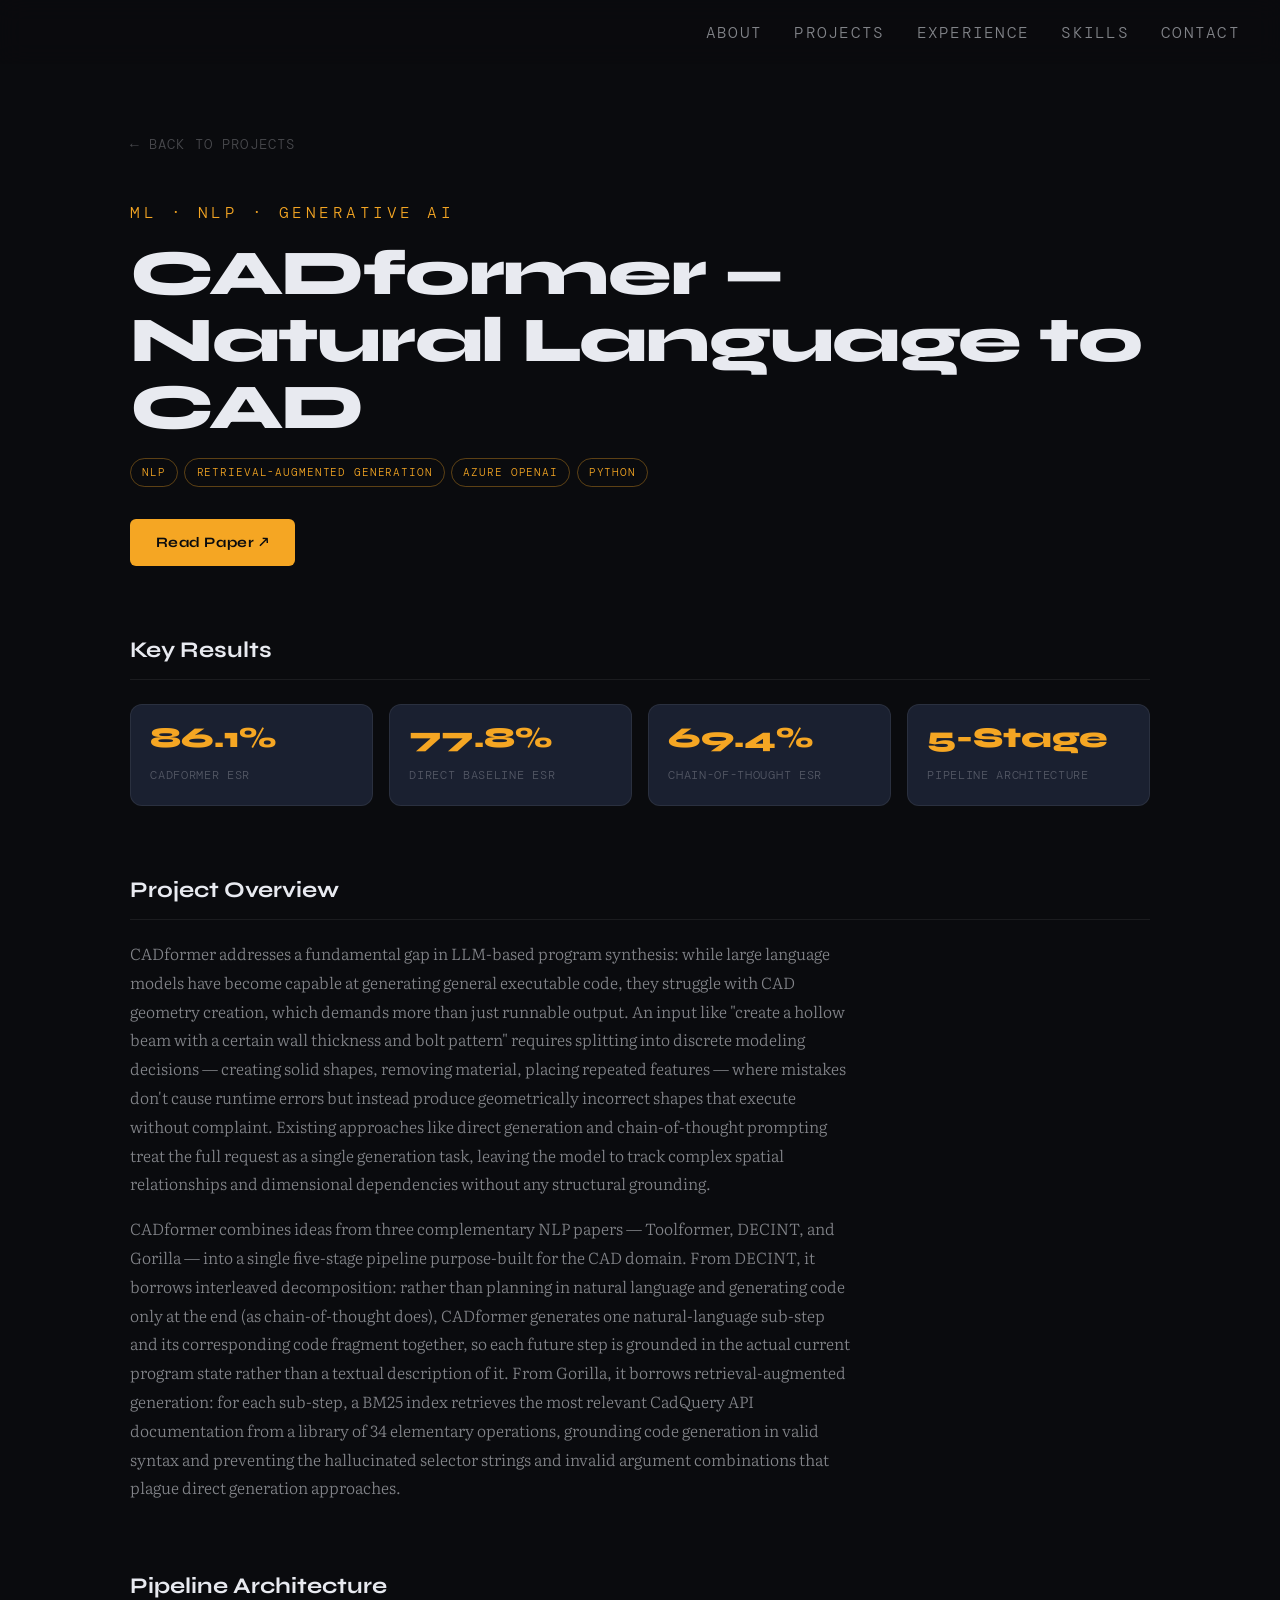
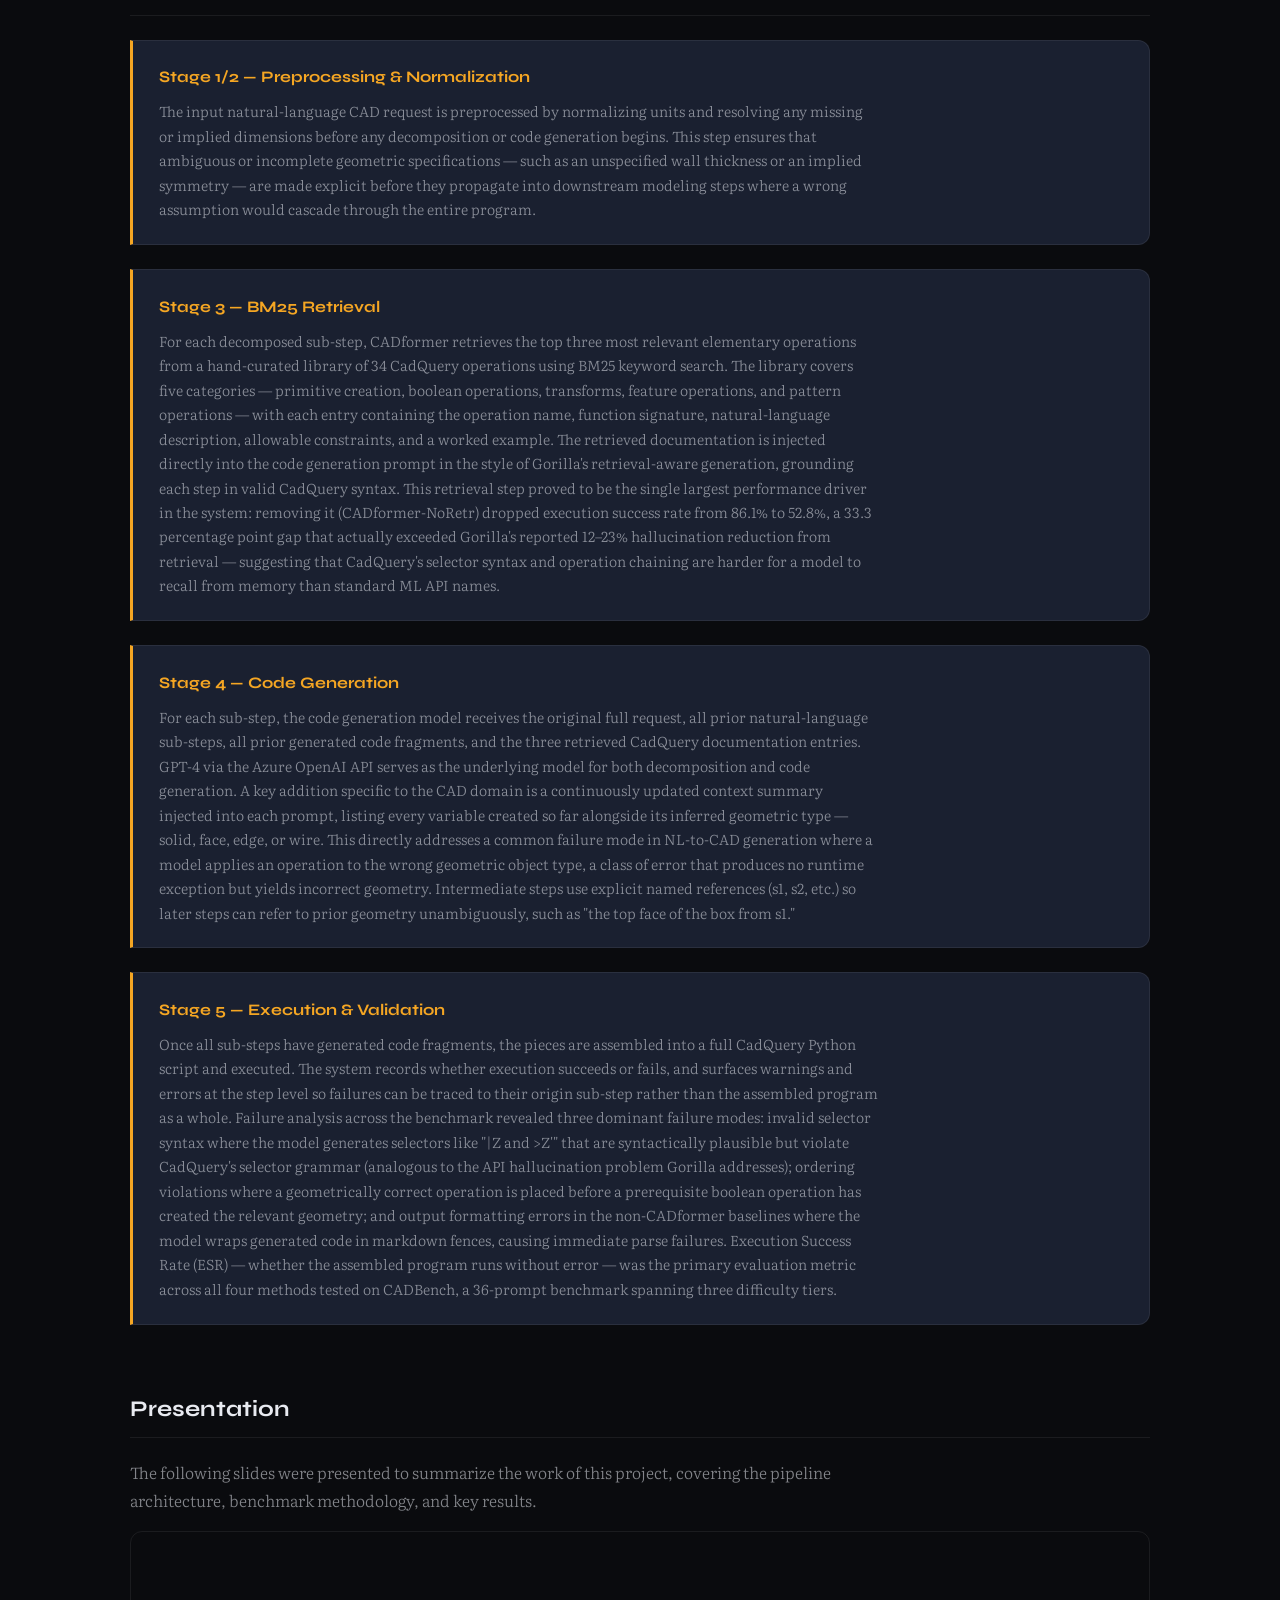
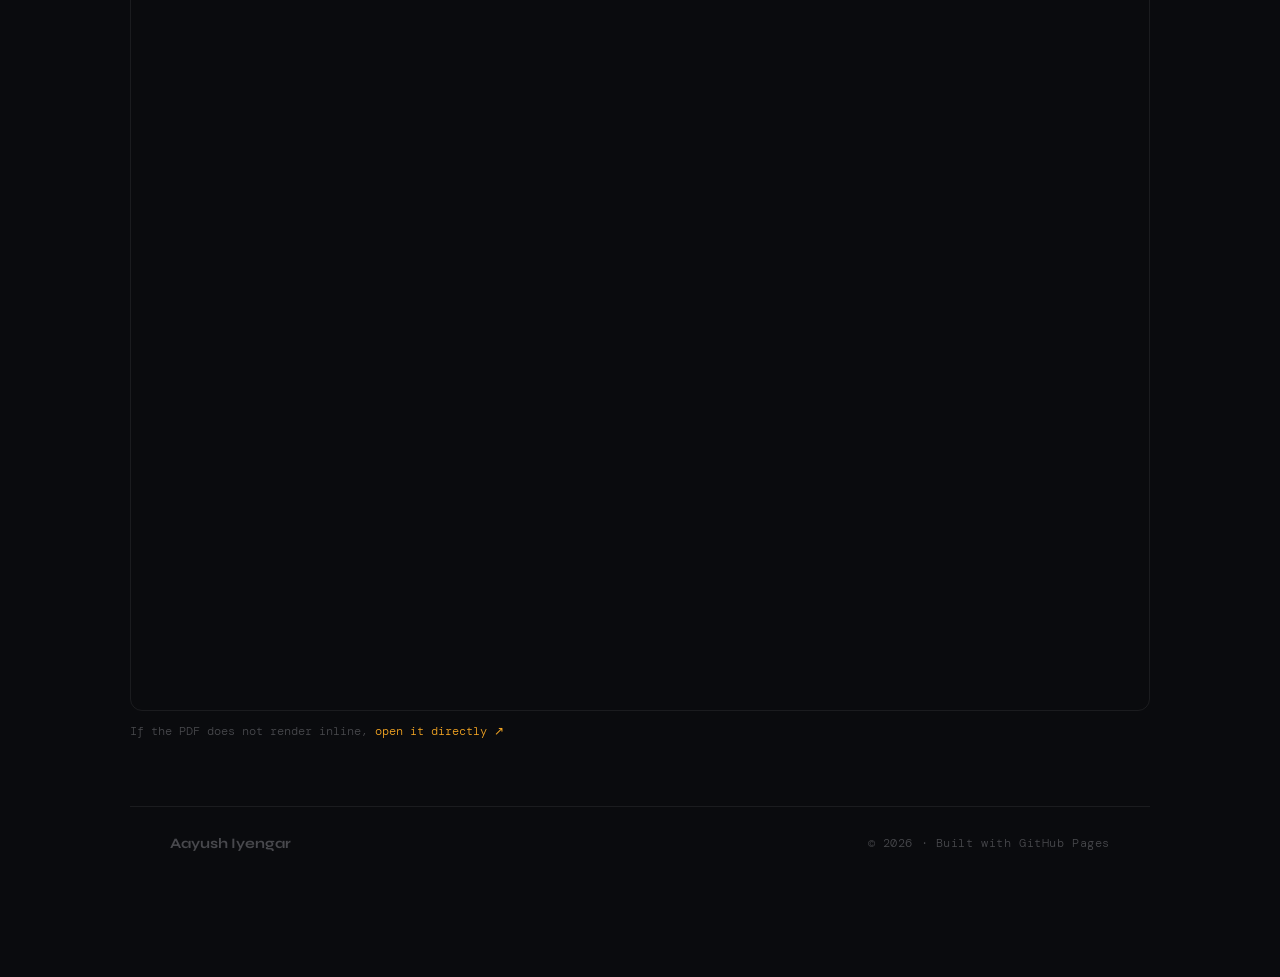
==== commit c0d01df6: "Final visual changes, only things needed prior to deployment are visuals on each subproject page, an" ====
--- a/portfolio/projects/cadformer.html
+++ b/portfolio/projects/cadformer.html
@@ -38,12 +38,9 @@
     <br>
     <p class="section-label">ML · NLP · Generative AI</p>
     <h1 class="subpage-title">CADformer —<br/>Natural Language to CAD</h1>
-    <p class="subpage-meta">Text-to-CAD Implementation · Purdue University · Fall 2025</p>
     <div class="subpage-tags">
       <span>NLP</span>
       <span>Retrieval-Augmented Generation</span>
-      <span>BM25</span>
-      <span>CadQuery</span>
       <span>Azure OpenAI</span>
       <span>Python</span>
     </div>
@@ -171,7 +168,7 @@
 
     <!-- Presentation -->
     <div class="content-section">
-      <h2>Class Presentation</h2>
+      <h2>Presentation</h2>
       <p>
         The following slides were presented to summarize the work of this project, covering the pipeline
         architecture, benchmark methodology, and key results.
